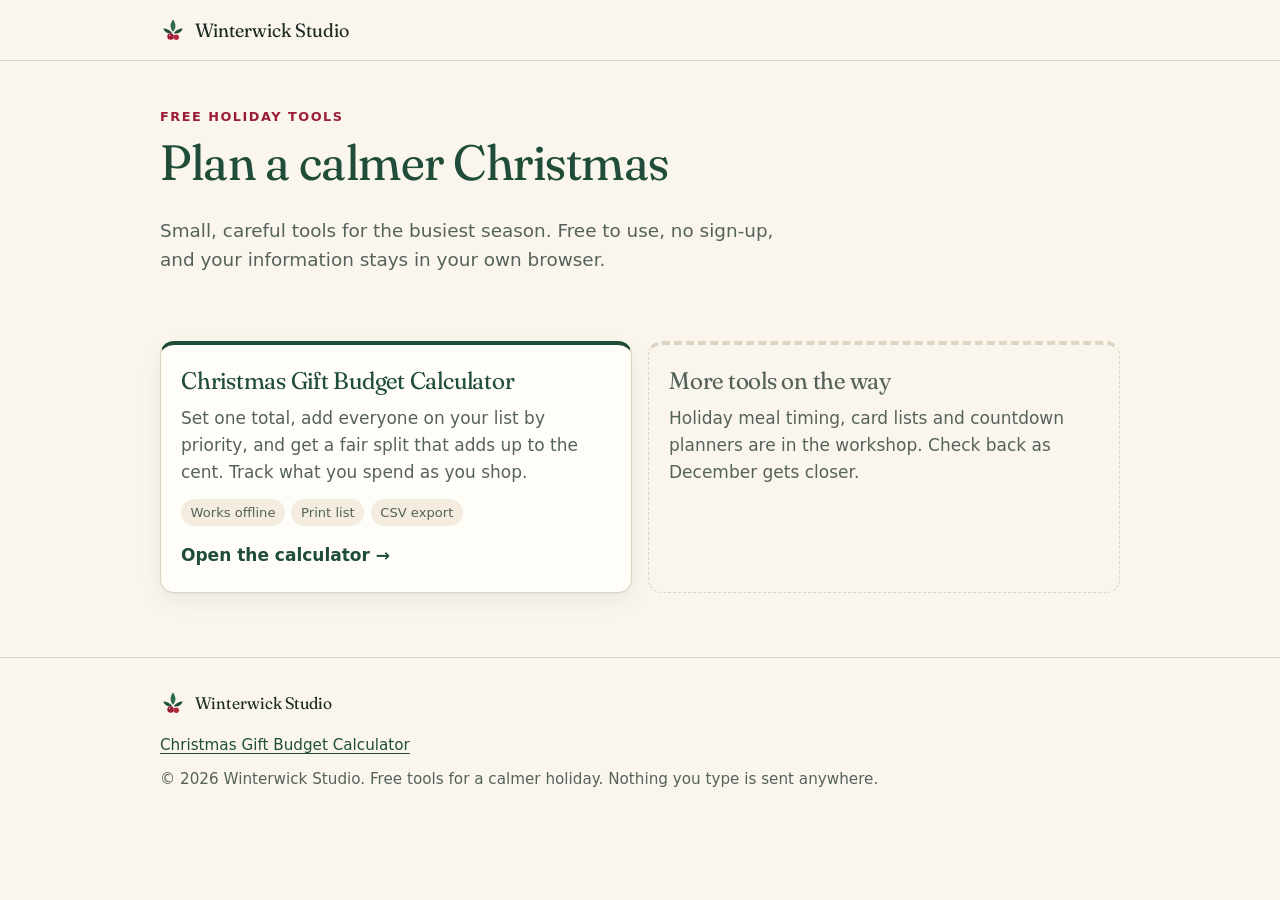
==== index.html @ 13fdca53 "Add Christmas Gift Budget Calculator and landing page - christmas-gift-budget/: single-file tool (in" ====
<!doctype html>
<html lang="en">
<head>
<meta charset="utf-8">
<meta name="viewport" content="width=device-width, initial-scale=1">
<title>Free Christmas Planning Tools | Winterwick Studio</title>
<meta name="description" content="Free, private holiday planning tools from Winterwick Studio. Start with the Christmas Gift Budget Calculator: split one budget fairly, track spending, print or export.">
<link rel="canonical" href="https://zebonsa-cyber.github.io/income-lab-sites/">
<meta name="theme-color" content="#1f4d3a" media="(prefers-color-scheme: light)">
<meta name="theme-color" content="#0f1d18" media="(prefers-color-scheme: dark)">
<link rel="icon" href="data:image/svg+xml,%3Csvg viewBox="0 0 32 32" xmlns="http://www.w3.org/2000/svg"%3E%3Cpath d="M16 3c-4 5-4 11 0 15 4-4 4-10 0-15z" fill="%232f6b50"/%3E%3Cpath d="M4 14c4 0 9 2 11 6-5 1-9-1-11-6z" fill="%231f4d3a"/%3E%3Cpath d="M28 14c-4 0-9 2-11 6 5 1 9-1 11-6z" fill="%231f4d3a"/%3E%3Ccircle cx="13" cy="24" r="4" fill="%239b1d36"/%3E%3Ccircle cx="20" cy="25" r="3.4" fill="%23b8293f"/%3E%3Ccircle cx="12" cy="22.6" r="1" fill="%23fff" opacity=".55"/%3E%3C/svg%3E">
<meta property="og:type" content="website">
<meta property="og:site_name" content="Winterwick Studio">
<meta property="og:title" content="Free Christmas Planning Tools | Winterwick Studio">
<meta property="og:description" content="Free, private holiday planning tools. Start with the Christmas Gift Budget Calculator.">
<meta property="og:url" content="https://zebonsa-cyber.github.io/income-lab-sites/">
<meta property="og:image" content="https://zebonsa-cyber.github.io/income-lab-sites/assets/og-gift-budget.png">
<meta name="twitter:card" content="summary_large_image">
<script type="application/ld+json">
{
  "@context": "https://schema.org",
  "@type": "WebSite",
  "name": "Winterwick Studio",
  "url": "https://zebonsa-cyber.github.io/income-lab-sites/",
  "publisher": { "@type": "Organization", "name": "Winterwick Studio", "url": "https://zebonsa-cyber.github.io/income-lab-sites/" }
}
</script>
<style>
@font-face {
  font-family: "Fraunces Display";
  src: url("assets/fonts/fraunces-display-latin.woff") format("woff");
  font-weight: 400;
  font-style: normal;
  font-display: swap;
}
:root {
  color-scheme: light dark;
  --bg: #faf6ee;
  --surface: #fffdf8;
  --surface-2: #f3ecdf;
  --ink: #1d2a24;
  --muted: #55625b;
  --line: #ded4c2;
  --evergreen: #1f4d3a;
  --evergreen-ink: #ffffff;
  --cranberry: #9b1d36;
  --cranberry-soft: #f6e3e6;
  --ok: #1f6b45;
  --focus: #b8862b;
  --shadow: 0 1px 2px rgba(29, 42, 36, .06), 0 8px 24px rgba(29, 42, 36, .06);
  --radius: 14px;
  --serif: "Fraunces Display", "Iowan Old Style", "Palatino Linotype", Palatino, Georgia, serif;
  --sans: system-ui, -apple-system, "Segoe UI", Roboto, "Helvetica Neue", Arial, sans-serif;
}
@media (prefers-color-scheme: dark) {
  :root {
    --bg: #0f1d18;
    --surface: #152821;
    --surface-2: #1b3229;
    --ink: #f1ebdf;
    --muted: #b3bdb5;
    --line: #2e473d;
    --evergreen: #7cc4a0;
    --evergreen-ink: #0f1d18;
    --cranberry: #f08a9c;
    --cranberry-soft: #3a1c24;
    --ok: #8fd3ad;
    --focus: #e8c070;
    --shadow: none;
  }
}
*, *::before, *::after { box-sizing: border-box; }
html { -webkit-text-size-adjust: 100%; }
body {
  margin: 0;
  background: var(--bg);
  color: var(--ink);
  font: 400 1.0625rem/1.6 var(--sans);
  overflow-wrap: break-word;
}
img, svg { max-width: 100%; }
a { color: var(--evergreen); text-underline-offset: .18em; }
a:hover { color: var(--cranberry); }
:focus-visible { outline: 3px solid var(--focus); outline-offset: 2px; border-radius: 4px; }
h1, h2, h3 { font-family: var(--serif); font-weight: 400; line-height: 1.15; letter-spacing: -.01em; margin: 0 0 .5em; text-wrap: balance; }
h1 { font-size: clamp(2rem, 7vw, 3.1rem); color: var(--evergreen); }
h2 { font-size: clamp(1.5rem, 4.5vw, 2rem); }
h3 { font-size: 1.2rem; }
p { margin: 0 0 1em; }
.wrap { width: 100%; max-width: 62rem; margin: 0 auto; padding: 0 16px; }
.narrow { max-width: 42rem; }
.skip { position: absolute; left: -999px; top: 0; background: var(--evergreen); color: var(--evergreen-ink); padding: .6em 1em; z-index: 10; }
.skip:focus { left: 8px; top: 8px; }
.sr-only { position: absolute !important; width: 1px; height: 1px; padding: 0; margin: -1px; overflow: hidden; clip: rect(0 0 0 0); white-space: nowrap; border: 0; }

.site-head { border-bottom: 1px solid var(--line); }
.site-head .wrap { display: flex; align-items: center; justify-content: space-between; gap: 1rem; min-height: 3.75rem; }
.brand { display: inline-flex; align-items: center; gap: .55rem; font-family: var(--serif); font-size: 1.2rem; color: var(--ink); text-decoration: none; }
.brand svg { width: 26px; height: 26px; flex: none; }
.site-foot { border-top: 1px solid var(--line); margin-top: 4rem; padding: 2rem 0 2.5rem; color: var(--muted); font-size: .95rem; }
.site-foot .brand { font-size: 1.05rem; }
.site-foot p { margin: .6rem 0 0; }

.btn {
  display: inline-flex; align-items: center; justify-content: center; gap: .45em;
  min-height: 44px; padding: .55em 1.1em; border-radius: 999px;
  border: 1.5px solid var(--evergreen); background: var(--evergreen); color: var(--evergreen-ink);
  font: 600 1rem/1.2 var(--sans); text-decoration: none; cursor: pointer;
}
.btn:hover { filter: brightness(1.08); color: var(--evergreen-ink); }
.btn.ghost { background: transparent; color: var(--evergreen); }
.btn.ghost:hover { background: var(--surface-2); }
.btn.berry { background: var(--cranberry); border-color: var(--cranberry); color: #fff; }
@media (prefers-color-scheme: dark) { .btn.berry { color: #1a0c10; } }
.btn.small { min-height: 38px; padding: .4em .9em; font-size: .95rem; }
.kicker { font: 600 .8rem/1.2 var(--sans); letter-spacing: .12em; text-transform: uppercase; color: var(--cranberry); margin-bottom: .6rem; }
.lede { font-size: 1.15rem; color: var(--muted); max-width: 40rem; }
.card { background: var(--surface); border: 1px solid var(--line); border-radius: var(--radius); box-shadow: var(--shadow); }
.rule { height: 10px; margin: 2.5rem 0; background:
  radial-gradient(circle at 5px 5px, var(--cranberry) 2px, transparent 2.5px) 0 0 / 22px 10px repeat-x; opacity: .55; border: 0; }

.hero { padding-top: 3rem; padding-bottom: 1rem; }
.tools { list-style: none; margin: 2rem 0 0; padding: 0; display: grid; gap: 1rem; }
@media (min-width: 760px) { .tools { grid-template-columns: 1fr 1fr; } }
.tile { display: flex; flex-direction: column; gap: .6rem; height: 100%; padding: 1.4rem 1.25rem; text-decoration: none; color: var(--ink); border-top: 4px solid var(--evergreen); }
a.tile:hover { color: var(--ink); border-top-color: var(--cranberry); }
a.tile:hover h2 { color: var(--cranberry); }
.tile h2 { font-size: 1.5rem; margin: 0; color: var(--evergreen); }
.tile p { margin: 0; color: var(--muted); }
.tile .go { margin-top: auto; padding-top: .4rem; font-weight: 600; color: var(--evergreen); }
.tile.soon { border-top-color: var(--line); box-shadow: none; background: transparent; border-style: dashed; }
.tile.soon h2 { color: var(--muted); }
.feat { list-style: none; padding: 0; margin: .2rem 0 0; display: flex; flex-wrap: wrap; gap: .4rem; }
.feat li { font-size: .82rem; padding: .2rem .6rem; border-radius: 99px; background: var(--surface-2); color: var(--muted); }
</style>
</head>
<body>
<a class="skip" href="#main">Skip to content</a>
<header class="site-head">
  <div class="wrap">
    <a class="brand" href="./" aria-current="page"><svg viewBox="0 0 32 32" aria-hidden="true" focusable="false"><path d="M16 3c-4 5-4 11 0 15 4-4 4-10 0-15z" fill="#2f6b50"/><path d="M4 14c4 0 9 2 11 6-5 1-9-1-11-6z" fill="#1f4d3a"/><path d="M28 14c-4 0-9 2-11 6 5 1 9-1 11-6z" fill="#1f4d3a"/><circle cx="13" cy="24" r="4" fill="#9b1d36"/><circle cx="20" cy="25" r="3.4" fill="#b8293f"/><circle cx="12" cy="22.6" r="1" fill="#fff" opacity=".55"/></svg><span>Winterwick Studio</span></a>
  </div>
</header>
<main id="main" class="wrap">
  <div class="hero">
    <p class="kicker">Free holiday tools</p>
    <h1>Plan a calmer Christmas</h1>
    <p class="lede">Small, careful tools for the busiest season. Free to use, no sign-up, and your information stays in your own browser.</p>
  </div>
  <ul class="tools">
    <li>
      <a class="card tile" href="christmas-gift-budget/">
        <h2>Christmas Gift Budget Calculator</h2>
        <p>Set one total, add everyone on your list by priority, and get a fair split that adds up to the cent. Track what you spend as you shop.</p>
        <ul class="feat" aria-label="Features"><li>Works offline</li><li>Print list</li><li>CSV export</li></ul>
        <span class="go">Open the calculator <span aria-hidden="true">&rarr;</span></span>
      </a>
    </li>
    <li>
      <div class="card tile soon">
        <h2>More tools on the way</h2>
        <p>Holiday meal timing, card lists and countdown planners are in the workshop. Check back as December gets closer.</p>
      </div>
    </li>
  </ul>
</main>
<footer class="site-foot">
  <div class="wrap">
    <a class="brand" href=""><svg viewBox="0 0 32 32" aria-hidden="true" focusable="false"><path d="M16 3c-4 5-4 11 0 15 4-4 4-10 0-15z" fill="#2f6b50"/><path d="M4 14c4 0 9 2 11 6-5 1-9-1-11-6z" fill="#1f4d3a"/><path d="M28 14c-4 0-9 2-11 6 5 1 9-1 11-6z" fill="#1f4d3a"/><circle cx="13" cy="24" r="4" fill="#9b1d36"/><circle cx="20" cy="25" r="3.4" fill="#b8293f"/><circle cx="12" cy="22.6" r="1" fill="#fff" opacity=".55"/></svg><span>Winterwick Studio</span></a>
    <nav aria-label="Footer"><p><a href="christmas-gift-budget/">Christmas Gift Budget Calculator</a></p></nav>
    <p>&copy; 2026 Winterwick Studio. Free tools for a calmer holiday. Nothing you type is sent anywhere.</p>
  </div>
</footer>
</body>
</html>
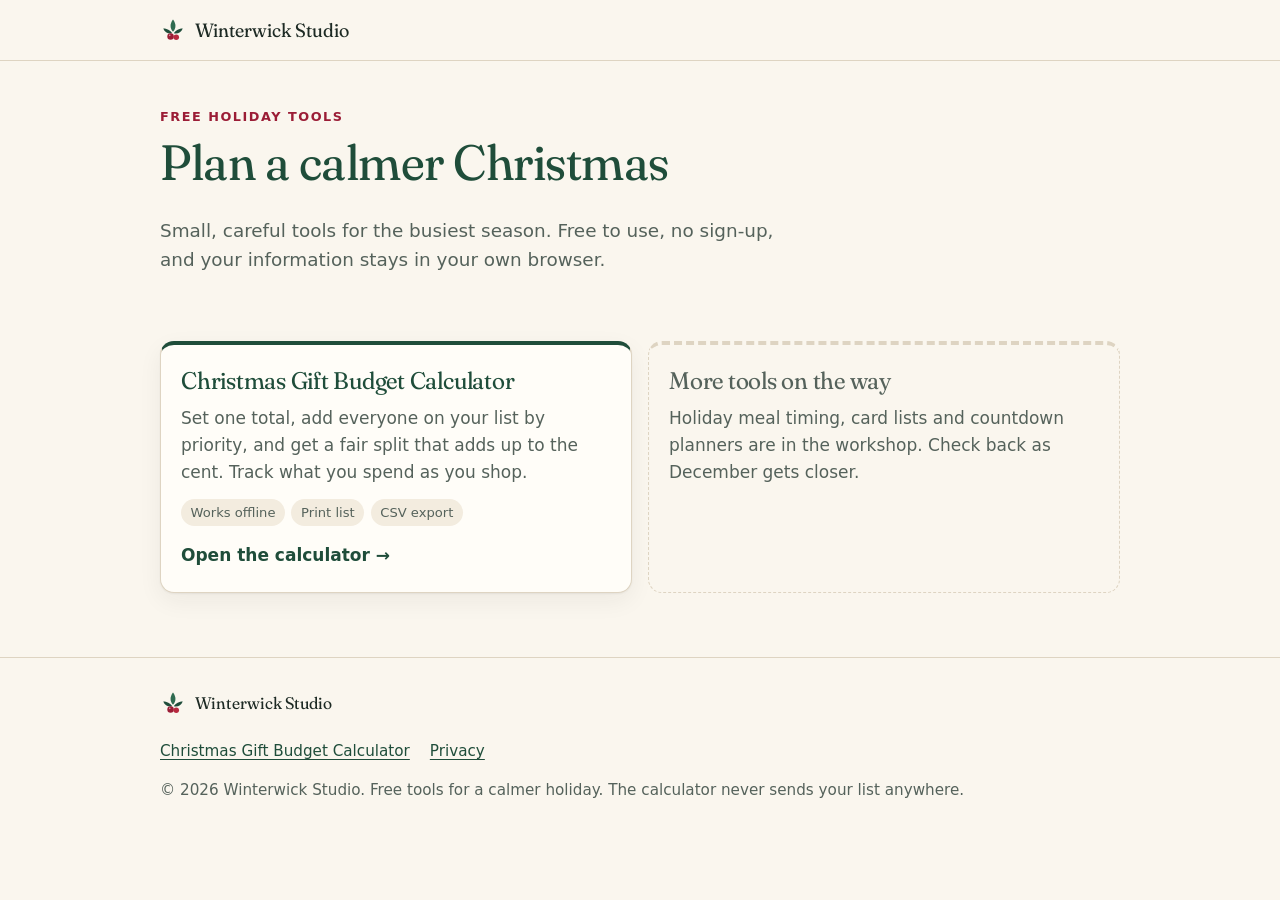
==== commit f05702e5: "QA fixes: privacy page, ad disclosure, labels, planner name - Add /privacy/ (browser-only storage, P" ====
--- a/index.html
+++ b/index.html
@@ -81,6 +81,7 @@
 img, svg { max-width: 100%; }
 a { color: var(--evergreen); text-underline-offset: .18em; }
 a:hover { color: var(--cranberry); }
+::placeholder { color: var(--muted); opacity: 1; }
 :focus-visible { outline: 3px solid var(--focus); outline-offset: 2px; border-radius: 4px; }
 h1, h2, h3 { font-family: var(--serif); font-weight: 400; line-height: 1.15; letter-spacing: -.01em; margin: 0 0 .5em; text-wrap: balance; }
 h1 { font-size: clamp(2rem, 7vw, 3.1rem); color: var(--evergreen); }
@@ -100,12 +101,14 @@
 .site-foot { border-top: 1px solid var(--line); margin-top: 4rem; padding: 2rem 0 2.5rem; color: var(--muted); font-size: .95rem; }
 .site-foot .brand { font-size: 1.05rem; }
 .site-foot p { margin: .6rem 0 0; }
+.foot-nav { display: flex; flex-wrap: wrap; gap: .4rem 1.25rem; margin-top: .6rem; }
+.foot-nav a { display: inline-block; padding: .35rem 0; }
 
 .btn {
   display: inline-flex; align-items: center; justify-content: center; gap: .45em;
   min-height: 44px; padding: .55em 1.1em; border-radius: 999px;
   border: 1.5px solid var(--evergreen); background: var(--evergreen); color: var(--evergreen-ink);
-  font: 600 1rem/1.2 var(--sans); text-decoration: none; cursor: pointer;
+  font: 600 1rem/1.2 var(--sans); text-align: center; text-decoration: none; cursor: pointer;
 }
 .btn:hover { filter: brightness(1.08); color: var(--evergreen-ink); }
 .btn.ghost { background: transparent; color: var(--evergreen); }
@@ -166,9 +169,9 @@
 </main>
 <footer class="site-foot">
   <div class="wrap">
-    <a class="brand" href=""><svg viewBox="0 0 32 32" aria-hidden="true" focusable="false"><path d="M16 3c-4 5-4 11 0 15 4-4 4-10 0-15z" fill="#2f6b50"/><path d="M4 14c4 0 9 2 11 6-5 1-9-1-11-6z" fill="#1f4d3a"/><path d="M28 14c-4 0-9 2-11 6 5 1 9-1 11-6z" fill="#1f4d3a"/><circle cx="13" cy="24" r="4" fill="#9b1d36"/><circle cx="20" cy="25" r="3.4" fill="#b8293f"/><circle cx="12" cy="22.6" r="1" fill="#fff" opacity=".55"/></svg><span>Winterwick Studio</span></a>
-    <nav aria-label="Footer"><p><a href="christmas-gift-budget/">Christmas Gift Budget Calculator</a></p></nav>
-    <p>&copy; 2026 Winterwick Studio. Free tools for a calmer holiday. Nothing you type is sent anywhere.</p>
+    <a class="brand" href="./"><svg viewBox="0 0 32 32" aria-hidden="true" focusable="false"><path d="M16 3c-4 5-4 11 0 15 4-4 4-10 0-15z" fill="#2f6b50"/><path d="M4 14c4 0 9 2 11 6-5 1-9-1-11-6z" fill="#1f4d3a"/><path d="M28 14c-4 0-9 2-11 6 5 1 9-1 11-6z" fill="#1f4d3a"/><circle cx="13" cy="24" r="4" fill="#9b1d36"/><circle cx="20" cy="25" r="3.4" fill="#b8293f"/><circle cx="12" cy="22.6" r="1" fill="#fff" opacity=".55"/></svg><span>Winterwick Studio</span></a>
+    <nav aria-label="Footer" class="foot-nav"><a href="christmas-gift-budget/">Christmas Gift Budget Calculator</a><a href="privacy/">Privacy</a></nav>
+    <p>&copy; 2026 Winterwick Studio. Free tools for a calmer holiday. The calculator never sends your list anywhere.</p>
   </div>
 </footer>
 </body>
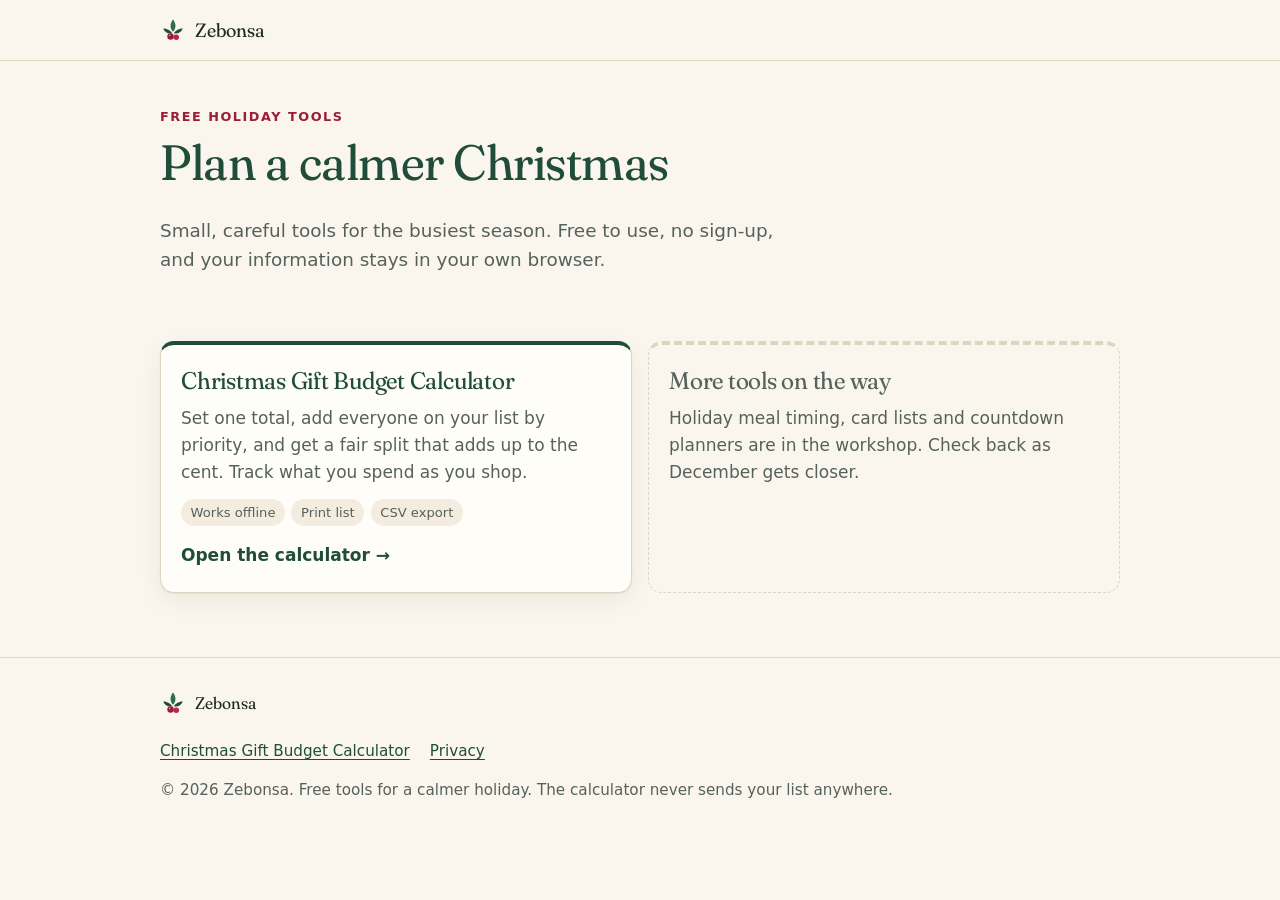
==== commit 5be7eaeb: "Rebrand site from Winterwick Studio to Zebonsa - BRAND = "Zebonsa" in src/build.py and src/make_og.p" ====
--- a/index.html
+++ b/index.html
@@ -3,15 +3,15 @@
 <head>
 <meta charset="utf-8">
 <meta name="viewport" content="width=device-width, initial-scale=1">
-<title>Free Christmas Planning Tools | Winterwick Studio</title>
-<meta name="description" content="Free, private holiday planning tools from Winterwick Studio. Start with the Christmas Gift Budget Calculator: split one budget fairly, track spending, print or export.">
+<title>Free Christmas Planning Tools | Zebonsa</title>
+<meta name="description" content="Free, private holiday planning tools from Zebonsa. Start with the Christmas Gift Budget Calculator: split one budget fairly, track spending, print or export.">
 <link rel="canonical" href="https://zebonsa-cyber.github.io/income-lab-sites/">
 <meta name="theme-color" content="#1f4d3a" media="(prefers-color-scheme: light)">
 <meta name="theme-color" content="#0f1d18" media="(prefers-color-scheme: dark)">
 <link rel="icon" href="data:image/svg+xml,%3Csvg viewBox="0 0 32 32" xmlns="http://www.w3.org/2000/svg"%3E%3Cpath d="M16 3c-4 5-4 11 0 15 4-4 4-10 0-15z" fill="%232f6b50"/%3E%3Cpath d="M4 14c4 0 9 2 11 6-5 1-9-1-11-6z" fill="%231f4d3a"/%3E%3Cpath d="M28 14c-4 0-9 2-11 6 5 1 9-1 11-6z" fill="%231f4d3a"/%3E%3Ccircle cx="13" cy="24" r="4" fill="%239b1d36"/%3E%3Ccircle cx="20" cy="25" r="3.4" fill="%23b8293f"/%3E%3Ccircle cx="12" cy="22.6" r="1" fill="%23fff" opacity=".55"/%3E%3C/svg%3E">
 <meta property="og:type" content="website">
-<meta property="og:site_name" content="Winterwick Studio">
-<meta property="og:title" content="Free Christmas Planning Tools | Winterwick Studio">
+<meta property="og:site_name" content="Zebonsa">
+<meta property="og:title" content="Free Christmas Planning Tools | Zebonsa">
 <meta property="og:description" content="Free, private holiday planning tools. Start with the Christmas Gift Budget Calculator.">
 <meta property="og:url" content="https://zebonsa-cyber.github.io/income-lab-sites/">
 <meta property="og:image" content="https://zebonsa-cyber.github.io/income-lab-sites/assets/og-gift-budget.png">
@@ -20,9 +20,9 @@
 {
   "@context": "https://schema.org",
   "@type": "WebSite",
-  "name": "Winterwick Studio",
+  "name": "Zebonsa",
   "url": "https://zebonsa-cyber.github.io/income-lab-sites/",
-  "publisher": { "@type": "Organization", "name": "Winterwick Studio", "url": "https://zebonsa-cyber.github.io/income-lab-sites/" }
+  "publisher": { "@type": "Organization", "name": "Zebonsa", "url": "https://zebonsa-cyber.github.io/income-lab-sites/" }
 }
 </script>
 <style>
@@ -141,7 +141,7 @@
 <a class="skip" href="#main">Skip to content</a>
 <header class="site-head">
   <div class="wrap">
-    <a class="brand" href="./" aria-current="page"><svg viewBox="0 0 32 32" aria-hidden="true" focusable="false"><path d="M16 3c-4 5-4 11 0 15 4-4 4-10 0-15z" fill="#2f6b50"/><path d="M4 14c4 0 9 2 11 6-5 1-9-1-11-6z" fill="#1f4d3a"/><path d="M28 14c-4 0-9 2-11 6 5 1 9-1 11-6z" fill="#1f4d3a"/><circle cx="13" cy="24" r="4" fill="#9b1d36"/><circle cx="20" cy="25" r="3.4" fill="#b8293f"/><circle cx="12" cy="22.6" r="1" fill="#fff" opacity=".55"/></svg><span>Winterwick Studio</span></a>
+    <a class="brand" href="./" aria-current="page"><svg viewBox="0 0 32 32" aria-hidden="true" focusable="false"><path d="M16 3c-4 5-4 11 0 15 4-4 4-10 0-15z" fill="#2f6b50"/><path d="M4 14c4 0 9 2 11 6-5 1-9-1-11-6z" fill="#1f4d3a"/><path d="M28 14c-4 0-9 2-11 6 5 1 9-1 11-6z" fill="#1f4d3a"/><circle cx="13" cy="24" r="4" fill="#9b1d36"/><circle cx="20" cy="25" r="3.4" fill="#b8293f"/><circle cx="12" cy="22.6" r="1" fill="#fff" opacity=".55"/></svg><span>Zebonsa</span></a>
   </div>
 </header>
 <main id="main" class="wrap">
@@ -169,9 +169,9 @@
 </main>
 <footer class="site-foot">
   <div class="wrap">
-    <a class="brand" href="./"><svg viewBox="0 0 32 32" aria-hidden="true" focusable="false"><path d="M16 3c-4 5-4 11 0 15 4-4 4-10 0-15z" fill="#2f6b50"/><path d="M4 14c4 0 9 2 11 6-5 1-9-1-11-6z" fill="#1f4d3a"/><path d="M28 14c-4 0-9 2-11 6 5 1 9-1 11-6z" fill="#1f4d3a"/><circle cx="13" cy="24" r="4" fill="#9b1d36"/><circle cx="20" cy="25" r="3.4" fill="#b8293f"/><circle cx="12" cy="22.6" r="1" fill="#fff" opacity=".55"/></svg><span>Winterwick Studio</span></a>
+    <a class="brand" href="./"><svg viewBox="0 0 32 32" aria-hidden="true" focusable="false"><path d="M16 3c-4 5-4 11 0 15 4-4 4-10 0-15z" fill="#2f6b50"/><path d="M4 14c4 0 9 2 11 6-5 1-9-1-11-6z" fill="#1f4d3a"/><path d="M28 14c-4 0-9 2-11 6 5 1 9-1 11-6z" fill="#1f4d3a"/><circle cx="13" cy="24" r="4" fill="#9b1d36"/><circle cx="20" cy="25" r="3.4" fill="#b8293f"/><circle cx="12" cy="22.6" r="1" fill="#fff" opacity=".55"/></svg><span>Zebonsa</span></a>
     <nav aria-label="Footer" class="foot-nav"><a href="christmas-gift-budget/">Christmas Gift Budget Calculator</a><a href="privacy/">Privacy</a></nav>
-    <p>&copy; 2026 Winterwick Studio. Free tools for a calmer holiday. The calculator never sends your list anywhere.</p>
+    <p>&copy; 2026 Zebonsa. Free tools for a calmer holiday. The calculator never sends your list anywhere.</p>
   </div>
 </footer>
 </body>
